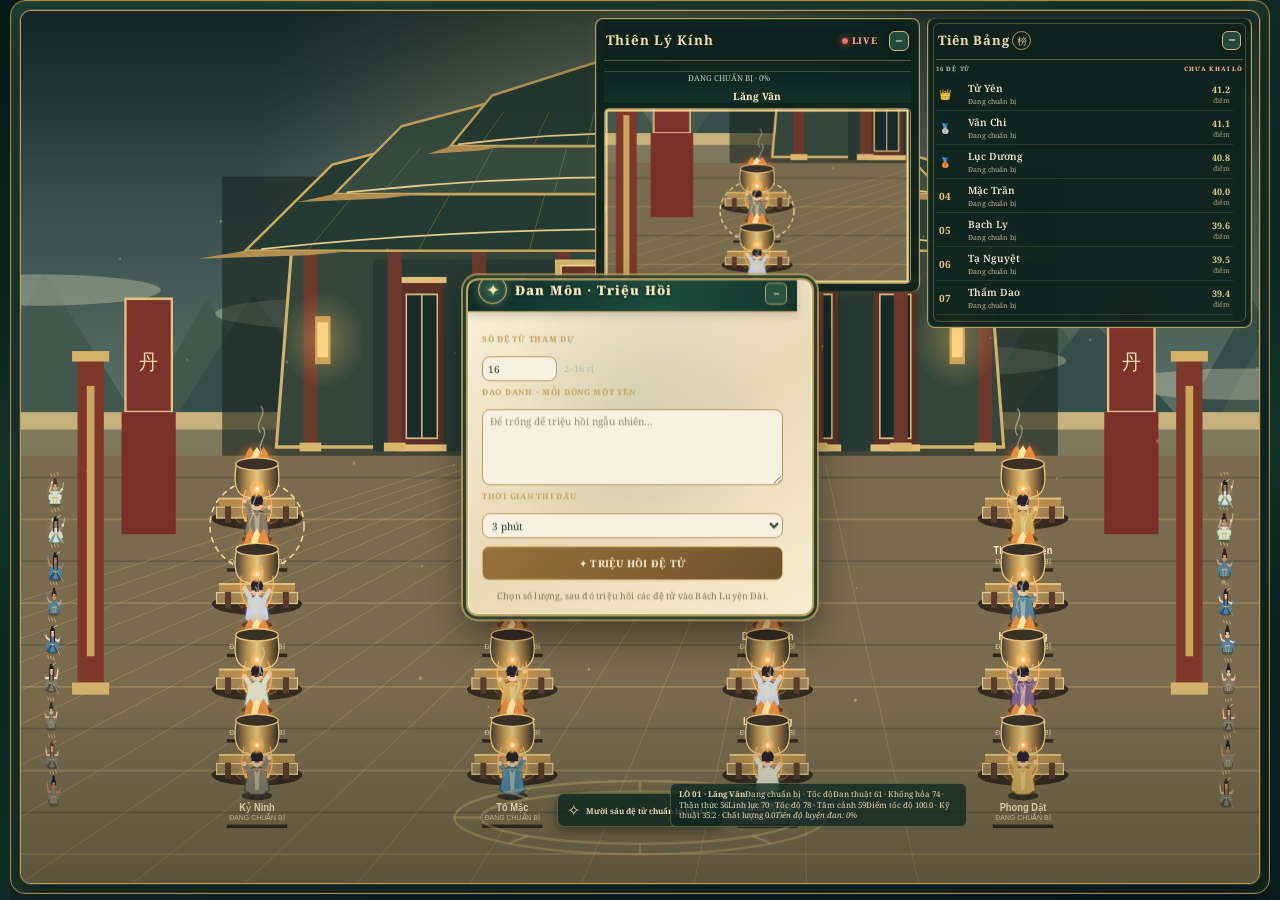
==== dan-vuong.html @ 145f4258 "Refine Dan Wang arena labels and cache version" ====
<!DOCTYPE html>
<html lang="vi">
<head>
  <meta charset="UTF-8">
  <meta name="viewport" content="width=device-width, initial-scale=1, viewport-fit=cover">
  <meta name="theme-color" content="#102b27">
  <title>Đan Vương Các · Vạn Kiếm Phi Tiên</title>
  <link rel="stylesheet" href="style.css?v=responsive-arena-v229">
  <link rel="stylesheet" href="dan-vuong.css?v=ingame-v6">
</head>
<body class="game-page dan-page">
  <main class="page game-app dan-game-app">
    <section class="game-stage dan-game-stage" aria-label="Đan Vương Các · Bách Luyện Đài">
      <div class="stage-topline">
        <div class="stage-title"><span class="stage-emblem">丹</span><div><strong>ĐAN VƯƠNG CÁC</strong><small>BÁCH LUYỆN ĐÀI · THIÊN KIÊU TRANH ĐAN</small></div></div>
        <div class="stage-live"><i></i><span>ĐẠI HỘI ĐAN ĐẠO</span></div>
      </div>
      <div class="arena-frame dan-arena-frame">
        <canvas id="danScene" width="1600" height="1000" aria-label="Sân thi đấu luyện đan với các đệ tử và lò luyện"></canvas>
        <div class="arena-overlay-top">
          <span class="arena-chip" id="alchemyPhase">KHỐNG HỎA</span>
          <span class="arena-chip" id="alchemyTime">CHƯA KHAI LÒ</span>
        </div>

        <section class="panel summon-panel game-setup dan-summon-panel" aria-label="Triệu hồi đệ tử luyện đan">
          <div class="setup-heading window-heading">
            <div class="setup-title-wrap"><span class="summon-title-mark">✦</span><h2><span class="setup-title-full">Đan Môn · Triệu Hồi</span><span class="setup-title-short">Triệu Hồi</span></h2></div>
            <button class="window-minimize" type="button" aria-label="Thu nhỏ bảng triệu hồi" aria-expanded="true" title="Thu nhỏ">−</button>
          </div>
          <div class="dan-summon-fields">
            <label for="alchemyQuantity">SỐ ĐỆ TỬ THAM DỰ</label>
            <div class="dan-quantity-row"><input id="alchemyQuantity" type="number" min="2" max="16" value="16"><span>2–16 vị</span></div>
            <label for="alchemyNames">ĐẠO DANH · MỖI DÒNG MỘT TÊN</label>
            <textarea id="alchemyNames" rows="3" placeholder="Để trống để triệu hồi ngẫu nhiên…"></textarea>
            <label for="alchemyDuration">THỜI GIAN THI ĐẤU</label>
            <select id="alchemyDuration"><option value="60">60 giây</option><option value="120">2 phút</option><option value="180" selected>3 phút</option><option value="300">5 phút</option></select>
            <button id="summonAlchemy" class="btn primary" type="button">✦ TRIỆU HỒI ĐỆ TỬ</button>
            <p id="alchemyNotice" class="lock-notice" aria-live="polite">Chọn số lượng, sau đó triệu hồi các đệ tử vào Bách Luyện Đài.</p>
          </div>
        </section>
        <button class="summon-collapsed-trigger dan-summon-launcher" type="button" aria-label="Mở bảng triệu hồi" title="Triệu hồi" aria-expanded="false">丹</button>

        <div class="arena-controls dan-arena-controls">
          <button id="startAlchemy" class="btn primary arena-start" type="button" disabled><span class="btn-icon">▶</span><span class="btn-label">Khai lò</span></button>
          <button id="pauseAlchemy" class="btn muted arena-pause" type="button" disabled>Ⅱ Tạm ngưng</button>
          <button id="stopAlchemy" class="btn muted arena-stop" type="button" disabled>■ Dừng</button>
        </div>

        <div class="camera panel game-camera dan-game-camera">
          <div class="camera-heading window-heading" title="Thiên Lý Kính · tự động theo dõi người dẫn đầu">
            <span class="camera-title">Thiên Lý Kính</span>
            <span class="camera-live"><i></i> LIVE</span>
            <button class="window-minimize" type="button" aria-label="Thu nhỏ Thiên Lý Kính" aria-expanded="true" title="Thu nhỏ">−</button>
          </div>
          <div class="camera-info" aria-live="polite">
            <div class="camera-top-info"><div class="camera-rank-slot"><strong id="alchemyCameraRank">Hạng --/--</strong></div><span id="alchemyCameraMeta"></span></div>
            <strong id="alchemyCameraName">Đang chờ khai lò</strong>
          </div>
          <div class="camera-screen"><canvas id="alchemyCamera" width="420" height="240" aria-label="Thiên Lý Kính quan sát đệ tử luyện đan"></canvas></div>
        </div>

        <aside class="ranking panel game-ranking dan-game-ranking">
          <div class="ranking-heading window-heading">
            <div><h3>Tiên Bảng</h3><p class="eyebrow">ĐẠI HỘI ĐAN ĐẠO</p></div>
            <span class="ranking-seal">榜</span>
            <button class="window-minimize" type="button" aria-label="Thu nhỏ Tiên Bảng" aria-expanded="true" title="Thu nhỏ">−</button>
          </div>
          <div class="ranking-meta"><span id="alchemyBoardCount">16 ĐỆ TỬ</span><span id="alchemyBoardStatus">CHƯA KHAI LÒ</span></div>
          <div class="table-wrap"><div id="alchemyBoard" class="alchemy-board" aria-live="polite"></div></div>
        </aside>

        <div class="dan-stage-event" aria-live="polite"><span>✧</span><strong id="alchemyEvent">Mười sáu đệ tử chuẩn bị khai lò</strong></div>
        <div id="alchemyDetail" class="dan-selected-info" aria-live="polite">Chạm vào một đệ tử để xem công đoạn luyện đan.</div>
        <span id="alchemyCount" class="sr-only">0 thành đan · 0 thất bại</span>
      </div>
      <div class="stage-bottomline"><span>ĐAN HỎA NGƯNG TỤ</span><span>VẠN LÒ TRANH PHONG · ĐAN ĐẠO CHÍ TÔN</span></div>
    </section>
  </main>
  <script src="dan-vuong.js?v=ingame-v6"></script>
</body>
</html>
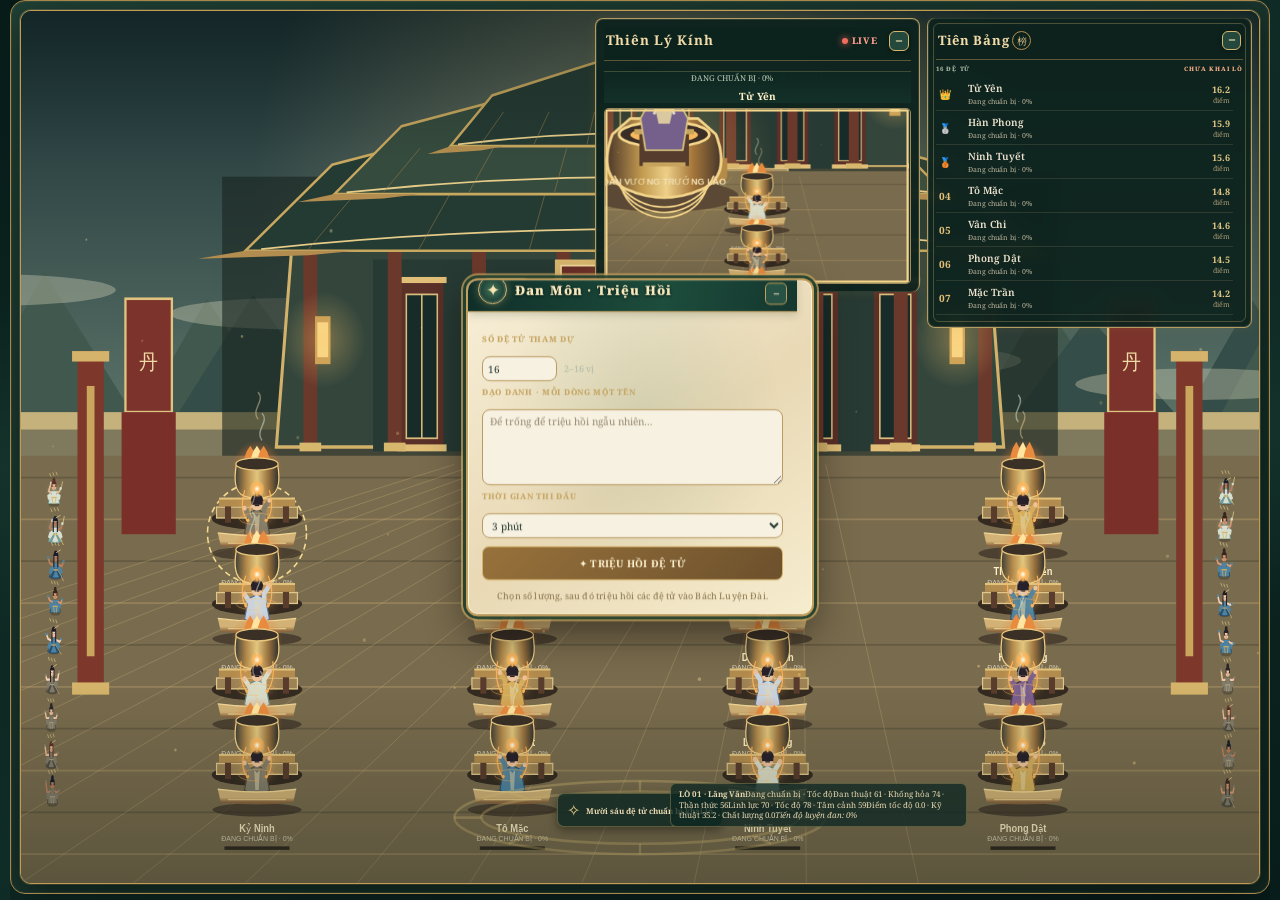
==== commit 407af761: "Sync alchemy arena language with the preserved game header language picker" ====
--- a/dan-vuong.html
+++ b/dan-vuong.html
@@ -77,5 +77,18 @@
     </section>
   </main>
   <script src="dan-vuong.js?v=ingame-v6"></script>
+  <script src="i18n.js?v=dan-alchemy-v1"></script>
+  <script>
+    (() => {
+      const syncLanguage = () => {
+        try {
+          const language = window.parent.VKP_I18N && window.parent.VKP_I18N.language;
+          if (language && window.VKP_I18N) window.VKP_I18N.setLanguage(language);
+        } catch (_) {}
+      };
+      syncLanguage();
+      try { window.parent.addEventListener("vkp-language-change", syncLanguage); } catch (_) {}
+    })();
+  </script>
 </body>
 </html>
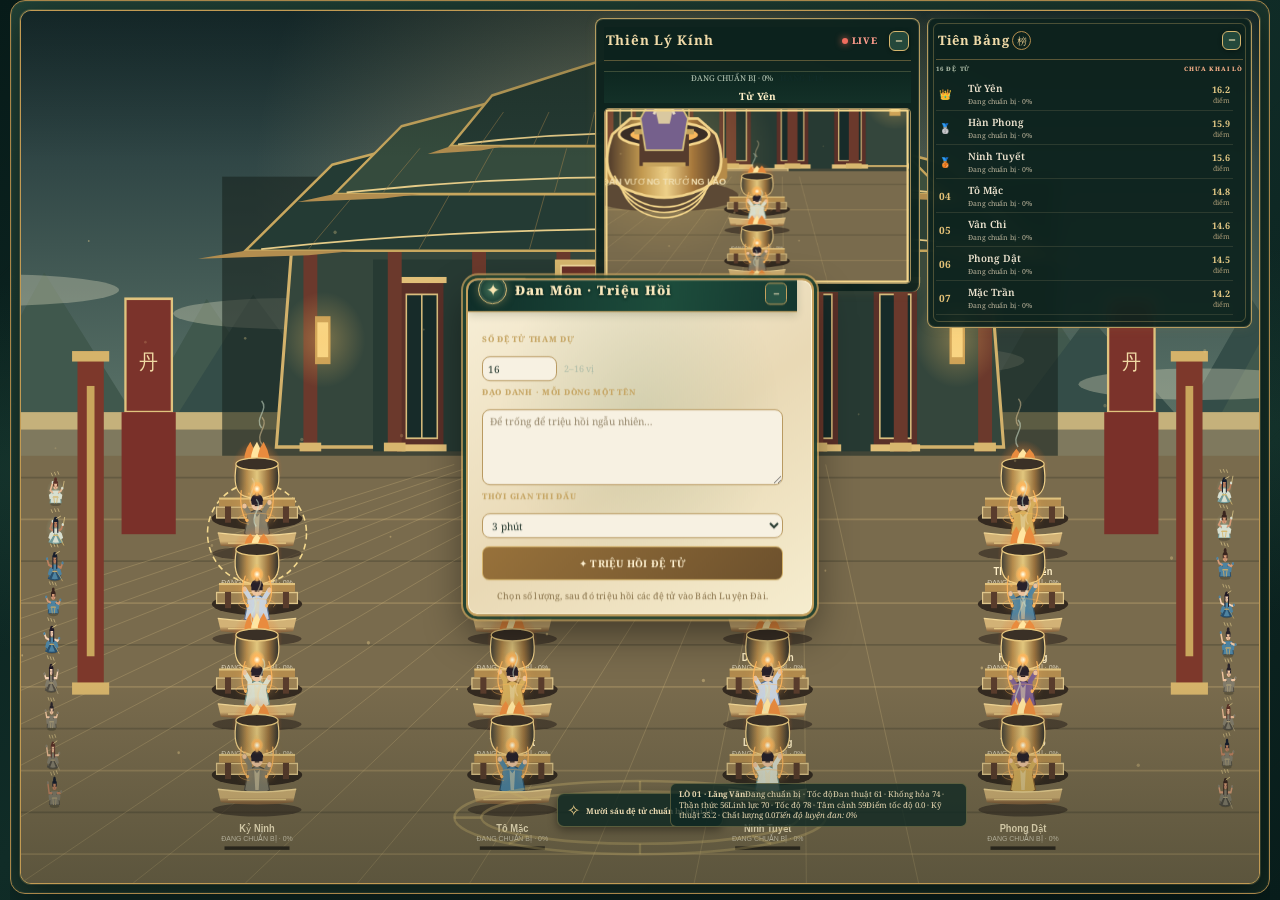
==== commit 7edda137: "Refresh localized alchemy interface dictionary" ====
--- a/dan-vuong.html
+++ b/dan-vuong.html
@@ -77,7 +77,7 @@
     </section>
   </main>
   <script src="dan-vuong.js?v=ingame-v6"></script>
-  <script src="i18n.js?v=dan-alchemy-v1"></script>
+  <script src="i18n.js?v=dan-alchemy-v2"></script>
   <script>
     (() => {
       const syncLanguage = () => {
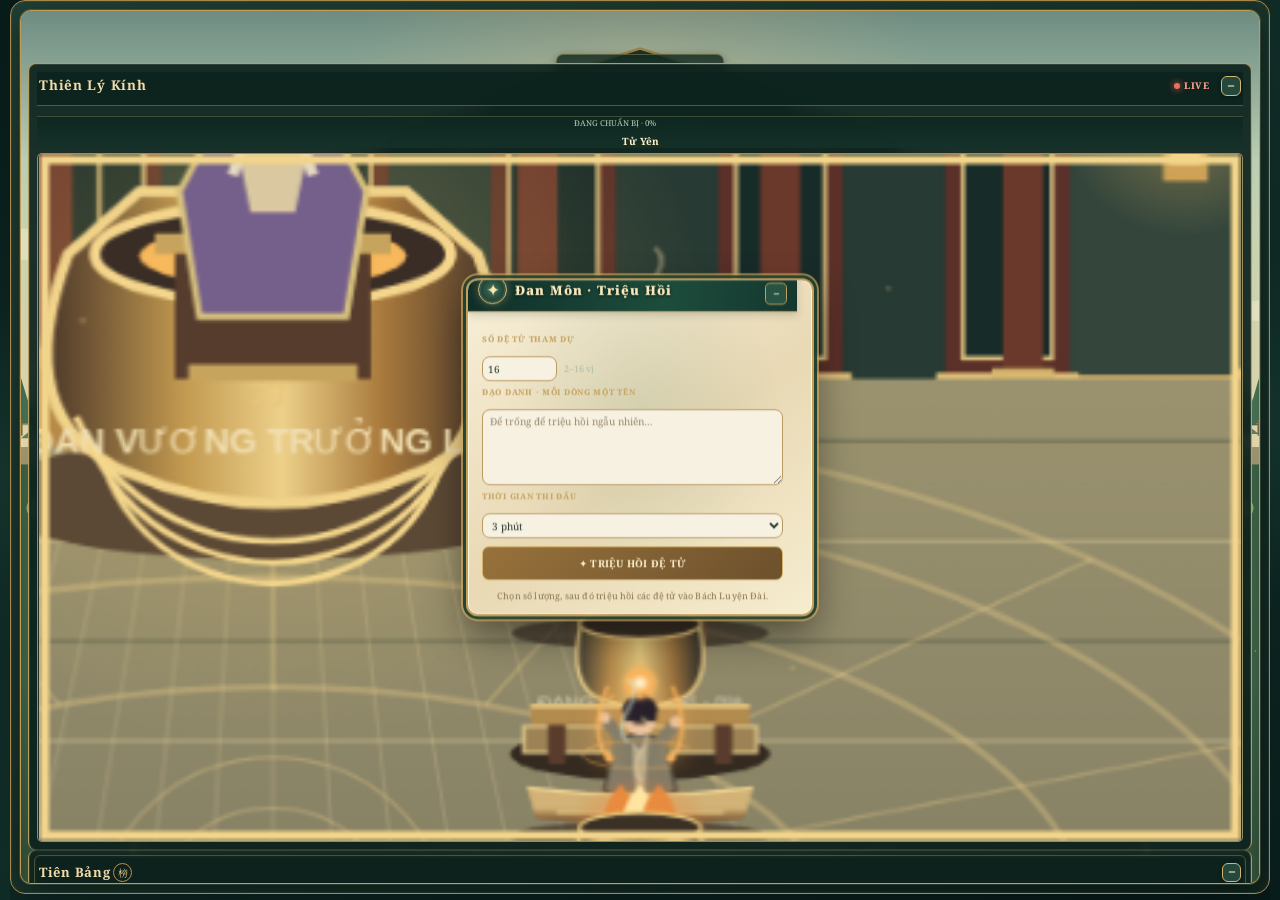
==== commit 46a5947f: "Load shared language support inside the alchemy game frame" ====
--- a/dan-vuong.html
+++ b/dan-vuong.html
@@ -76,6 +76,7 @@
       <div class="stage-bottomline"><span>ĐAN HỎA NGƯNG TỤ</span><span>VẠN LÒ TRANH PHONG · ĐAN ĐẠO CHÍ TÔN</span></div>
     </section>
   </main>
+  <script src="i18n.js?v=dan-mode-v1"></script>
   <script src="dan-vuong.js?v=ingame-v6"></script>
   <script src="i18n.js?v=dan-alchemy-v2"></script>
   <script>
--- a/dan-vuong.css
+++ b/dan-vuong.css
@@ -290,3 +290,56 @@
 /* Keep the summon shortcut hidden until the panel is collapsed. */
 .dan-arena-frame>.dan-summon-launcher{display:none!important}
 .dan-arena-frame>.dan-summon-panel.is-minimized~.dan-summon-launcher{display:grid!important;place-items:center!important}
+
+/* Override the base race page's fixed arena aspect ratio: this mode fills the iframe height. */
+body.dan-page .dan-game-app .dan-game-stage{height:auto;min-height:0;overflow:hidden;box-sizing:border-box}
+body.dan-page .dan-game-app .dan-game-stage .dan-arena-frame{
+  position:relative!important;display:block!important;flex:1 1 auto!important;
+  width:100%!important;height:auto!important;min-height:0!important;max-height:none!important;
+  aspect-ratio:auto!important;overflow:hidden!important;
+}
+
+
+/* v6 — gọn khung game, giữ đúng các góc HUD như trường đua phi kiếm */
+.dan-arena-frame>.arena-overlay-top{
+  top:9px;left:50%;right:auto;transform:translateX(-50%);
+  z-index:14;display:flex;align-items:center;justify-content:center;gap:7px;
+  pointer-events:none;
+}
+.dan-arena-frame .arena-chip{
+  padding:5px 9px;border:1px solid #e0c17b;
+  background:rgba(13,36,30,.92);color:#f6e5bc;
+  box-shadow:0 3px 12px #0006;font:800 9px Arial,sans-serif;letter-spacing:.06em;
+}
+.dan-stage-event{
+  top:43px;bottom:auto;left:50%;max-width:min(38%,520px);
+  padding:5px 10px;z-index:5;background:rgba(17,43,35,.84);
+}
+.dan-selected-info{display:none!important}
+.dan-game-camera.is-minimized{width:auto;min-width:0;padding:6px}
+.dan-game-camera.is-minimized .camera-info,
+.dan-game-camera.is-minimized .camera-screen{display:none!important}
+.dan-game-camera.is-minimized .camera-heading{margin:0;padding:0;border:0}
+.dan-game-ranking.is-minimized{width:auto;max-height:none;padding:7px}
+.dan-game-ranking.is-minimized .ranking-meta,
+.dan-game-ranking.is-minimized .table-wrap{display:none!important}
+.dan-game-ranking.is-minimized .ranking-heading{margin:0;padding:0;border:0}
+.dan-game-ranking.is-minimized .ranking-heading>div{display:none}
+.dan-game-ranking.is-minimized .ranking-seal{margin:0}
+.dan-game-stage .stage-title strong{letter-spacing:.1em}
+.dan-game-stage .stage-title small{letter-spacing:.09em}
+.dan-game-ranking .rank-row{transition:background .16s ease,box-shadow .16s ease}
+.dan-game-ranking .rank-row:active{background:#c5a15c33}
+@media(max-width:760px){
+ .dan-arena-frame>.arena-overlay-top{top:7px;gap:3px}
+ .dan-arena-frame .arena-chip{padding:3px 5px;font-size:6px;letter-spacing:0}
+ .dan-stage-event{top:31px;max-width:32%;padding:3px 5px}
+ .dan-stage-event strong{font-size:6px}
+ .dan-game-camera.is-minimized{padding:5px}
+ .dan-game-ranking.is-minimized{padding:5px}
+}
+@media(max-width:390px){
+ .dan-arena-frame>.arena-overlay-top{top:4px}
+ .dan-arena-frame .arena-chip{padding:2px 4px;font-size:5px}
+ .dan-stage-event{top:25px;max-width:29%}
+}
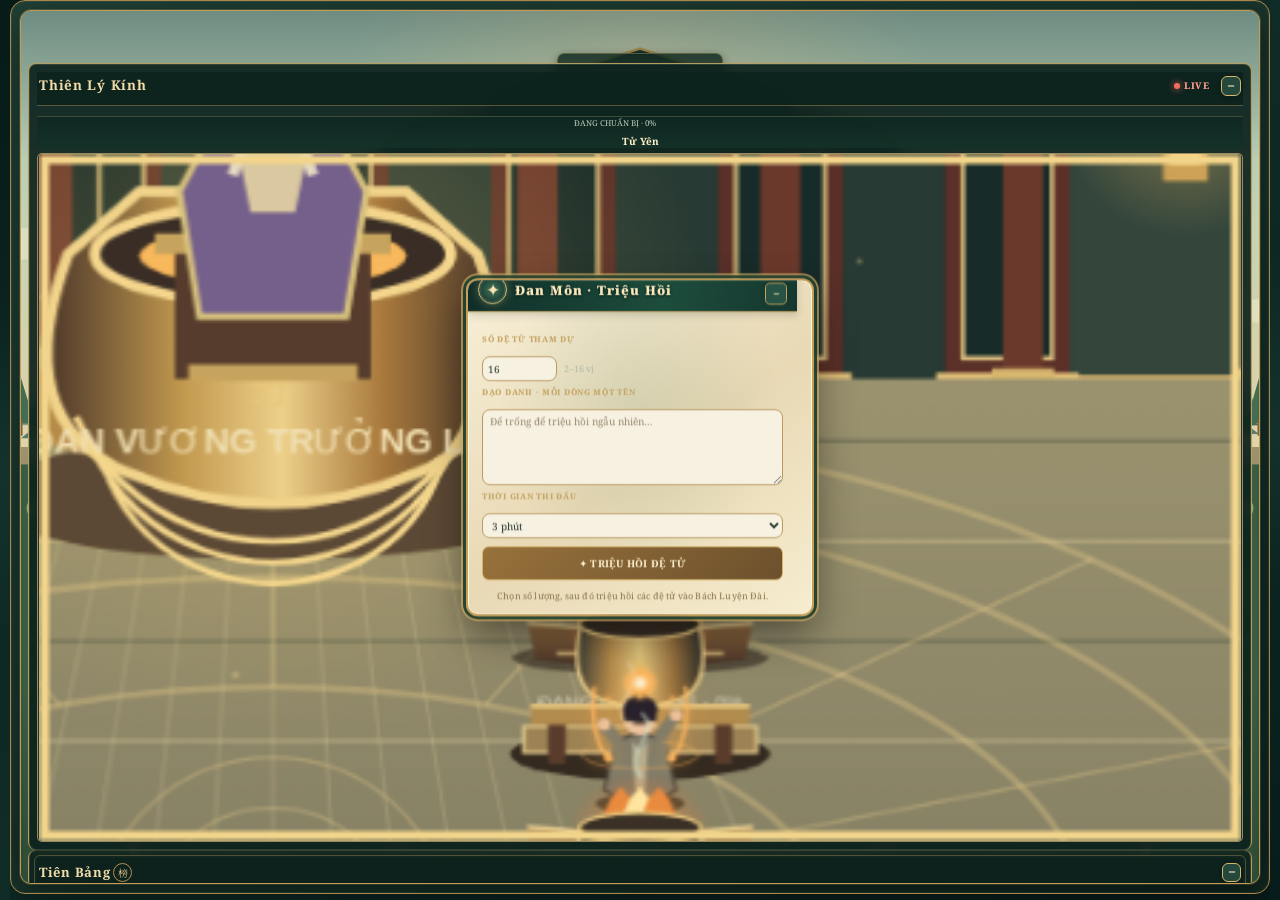
==== commit f5fc5a32: "Bump integrated Dan Vương arena assets to v7" ====
--- a/dan-vuong.html
+++ b/dan-vuong.html
@@ -6,7 +6,7 @@
   <meta name="theme-color" content="#102b27">
   <title>Đan Vương Các · Vạn Kiếm Phi Tiên</title>
   <link rel="stylesheet" href="style.css?v=responsive-arena-v229">
-  <link rel="stylesheet" href="dan-vuong.css?v=ingame-v6">
+  <link rel="stylesheet" href="dan-vuong.css?v=ingame-v7">
 </head>
 <body class="game-page dan-page">
   <main class="page game-app dan-game-app">
@@ -77,7 +77,7 @@
     </section>
   </main>
   <script src="i18n.js?v=dan-mode-v1"></script>
-  <script src="dan-vuong.js?v=ingame-v6"></script>
+  <script src="dan-vuong.js?v=ingame-v7"></script>
   <script src="i18n.js?v=dan-alchemy-v2"></script>
   <script>
     (() => {
--- a/dan-vuong.css
+++ b/dan-vuong.css
@@ -343,3 +343,37 @@
  .dan-arena-frame .arena-chip{padding:2px 4px;font-size:5px}
  .dan-stage-event{top:25px;max-width:29%}
 }
+
+
+/* Keep the same corner arrangement as the sword-race HUD on all screen sizes. */
+.dan-game-camera.is-minimized .camera-info,.dan-game-camera.is-minimized .camera-screen{display:none!important}
+.dan-game-camera.is-minimized .camera-heading{margin:0;padding:0;border:0}
+.dan-game-ranking.is-minimized .ranking-meta,.dan-game-ranking.is-minimized .table-wrap{display:none!important}
+.dan-game-ranking.is-minimized .ranking-heading{margin:0;padding:0;border:0}
+.dan-game-ranking.is-minimized .ranking-heading>div{display:none}
+.dan-game-ranking.is-minimized .ranking-seal{margin:0}
+.dan-selected-info{display:none!important}
+.dan-arena-frame>.arena-overlay-top{left:50%;right:auto;transform:translateX(-50%);top:8px}
+.dan-stage-event{left:50%;top:42px;bottom:auto;max-width:38%;padding:5px 9px}
+@media(max-width:760px){
+ .dan-arena-frame>.arena-overlay-top{top:5px}
+ .dan-stage-event{top:29px;max-width:31%;padding:3px 5px}
+}
+@media(max-width:390px){
+ .dan-stage-event{top:25px;max-width:27%}
+}
+
+/* Match the original Vạn Kiếm arena proportions; the arena itself scrolls within the fixed header/footer shell. */
+html,body.dan-page{height:auto;min-height:100%;overflow-x:hidden;overflow-y:auto}
+body.dan-page{overflow-y:auto}
+body.dan-page .dan-game-app{width:min(1600px,calc(100% - 28px));height:auto;min-height:100%;display:block;padding-bottom:18px}
+body.dan-page .dan-game-stage{display:block;height:auto;min-height:0;overflow:visible;box-sizing:border-box}
+body.dan-page .dan-game-stage .dan-arena-frame{
+  display:block!important;flex:none!important;width:100%!important;height:auto!important;
+  min-height:0!important;max-height:none!important;aspect-ratio:4/3!important;overflow:hidden!important;
+}
+@media(max-width:760px){
+ body.dan-page .dan-game-app{width:calc(100% - 10px);padding-bottom:8px}
+ body.dan-page .dan-game-stage{padding:6px;border-radius:11px}
+ body.dan-page .dan-game-stage .dan-arena-frame{min-height:clamp(510px,145vw,760px)!important;aspect-ratio:4/3!important}
+}
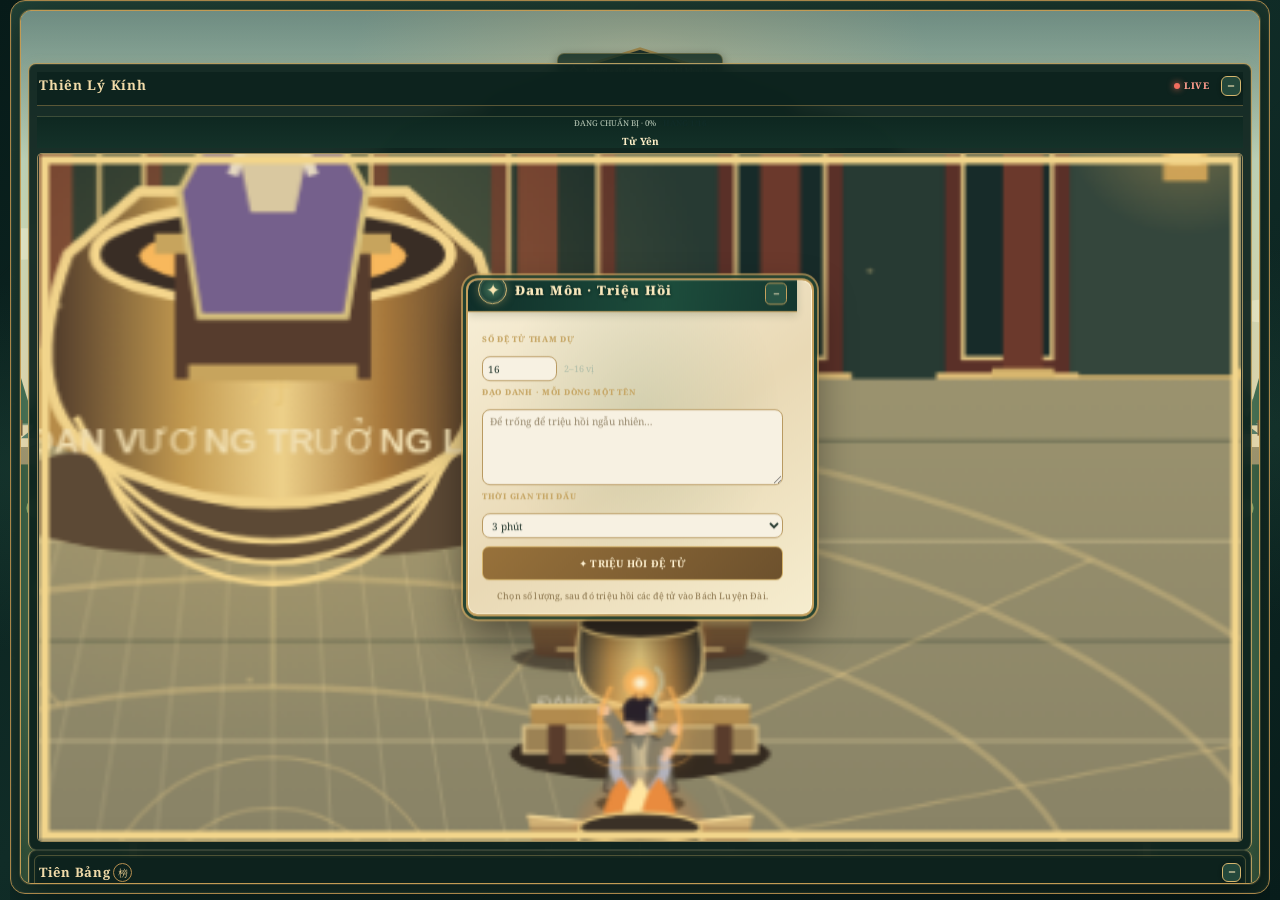
==== commit ebc7cafb: "Load the localized alchemy game script only once" ====
--- a/dan-vuong.html
+++ b/dan-vuong.html
@@ -76,9 +76,8 @@
       <div class="stage-bottomline"><span>ĐAN HỎA NGƯNG TỤ</span><span>VẠN LÒ TRANH PHONG · ĐAN ĐẠO CHÍ TÔN</span></div>
     </section>
   </main>
-  <script src="i18n.js?v=dan-mode-v1"></script>
   <script src="dan-vuong.js?v=ingame-v7"></script>
-  <script src="i18n.js?v=dan-alchemy-v2"></script>
+  <script src="i18n.js?v=dan-alchemy-v3"></script>
   <script>
     (() => {
       const syncLanguage = () => {
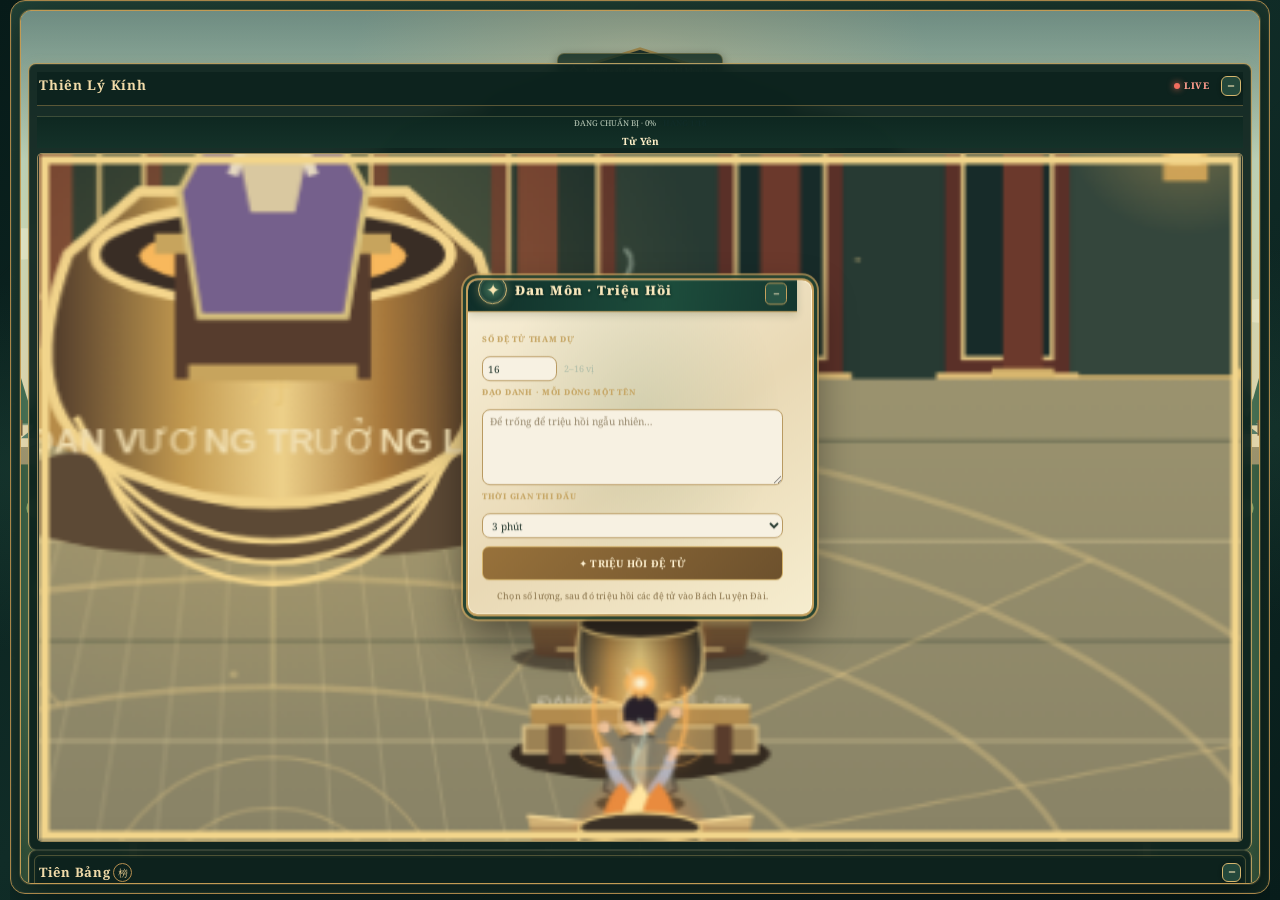
==== commit 613e2f91: "Load alchemy localization before the animated game renderer" ====
--- a/dan-vuong.html
+++ b/dan-vuong.html
@@ -76,8 +76,8 @@
       <div class="stage-bottomline"><span>ĐAN HỎA NGƯNG TỤ</span><span>VẠN LÒ TRANH PHONG · ĐAN ĐẠO CHÍ TÔN</span></div>
     </section>
   </main>
+  <script src="i18n.js?v=dan-alchemy-v3"></script>
   <script src="dan-vuong.js?v=ingame-v7"></script>
-  <script src="i18n.js?v=dan-alchemy-v3"></script>
   <script>
     (() => {
       const syncLanguage = () => {
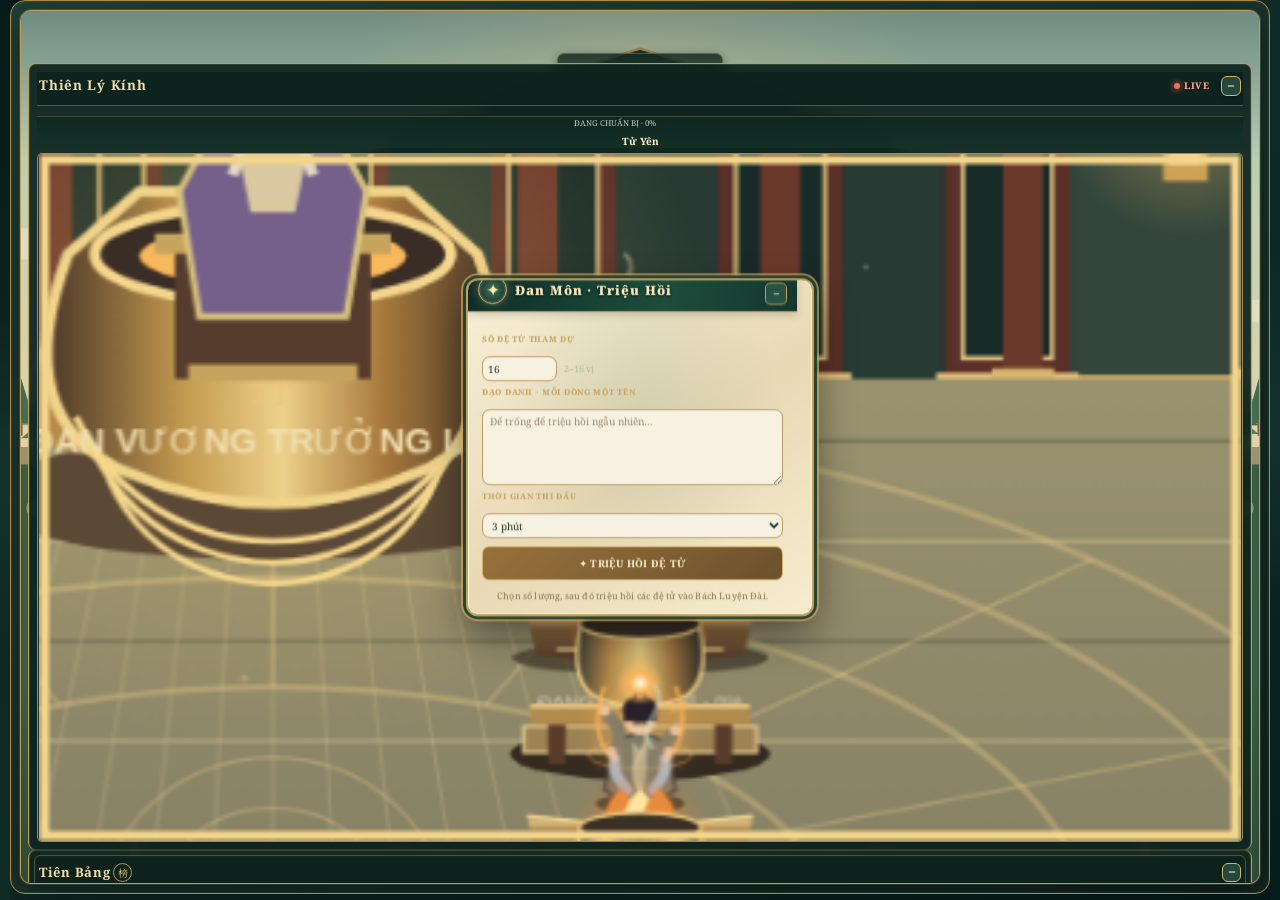
==== commit 6618b9e7: "Refresh Dan Wang arena assets" ====
--- a/dan-vuong.html
+++ b/dan-vuong.html
@@ -6,7 +6,7 @@
   <meta name="theme-color" content="#102b27">
   <title>Đan Vương Các · Vạn Kiếm Phi Tiên</title>
   <link rel="stylesheet" href="style.css?v=responsive-arena-v229">
-  <link rel="stylesheet" href="dan-vuong.css?v=ingame-v7">
+  <link rel="stylesheet" href="dan-vuong.css?v=ingame-v8">
 </head>
 <body class="game-page dan-page">
   <main class="page game-app dan-game-app">
@@ -77,7 +77,7 @@
     </section>
   </main>
   <script src="i18n.js?v=dan-alchemy-v3"></script>
-  <script src="dan-vuong.js?v=ingame-v7"></script>
+  <script src="dan-vuong.js?v=ingame-v8"></script>
   <script>
     (() => {
       const syncLanguage = () => {
--- a/dan-vuong.css
+++ b/dan-vuong.css
@@ -377,3 +377,7 @@
  body.dan-page .dan-game-stage{padding:6px;border-radius:11px}
  body.dan-page .dan-game-stage .dan-arena-frame{min-height:clamp(510px,145vw,760px)!important;aspect-ratio:4/3!important}
 }
+
+@media(max-width:760px){
+  .dan-stage-event{display:none!important}
+}
